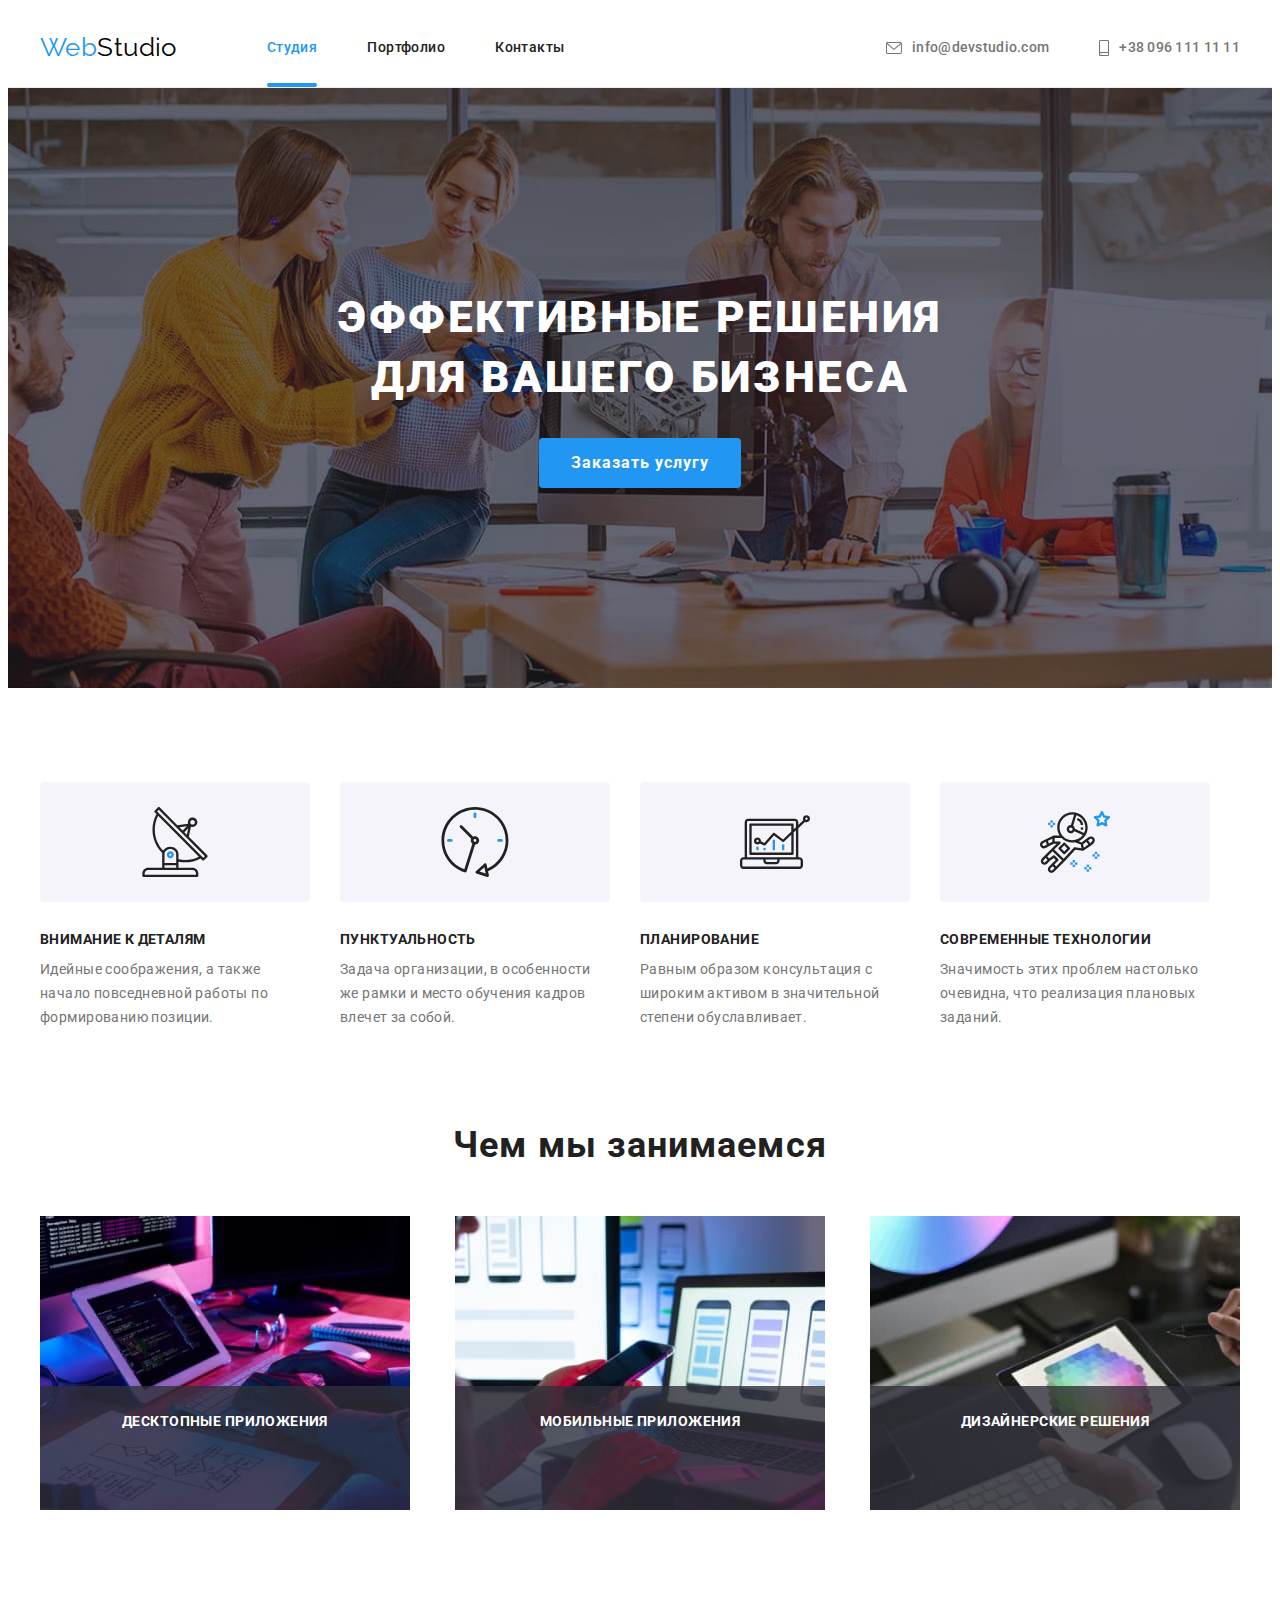
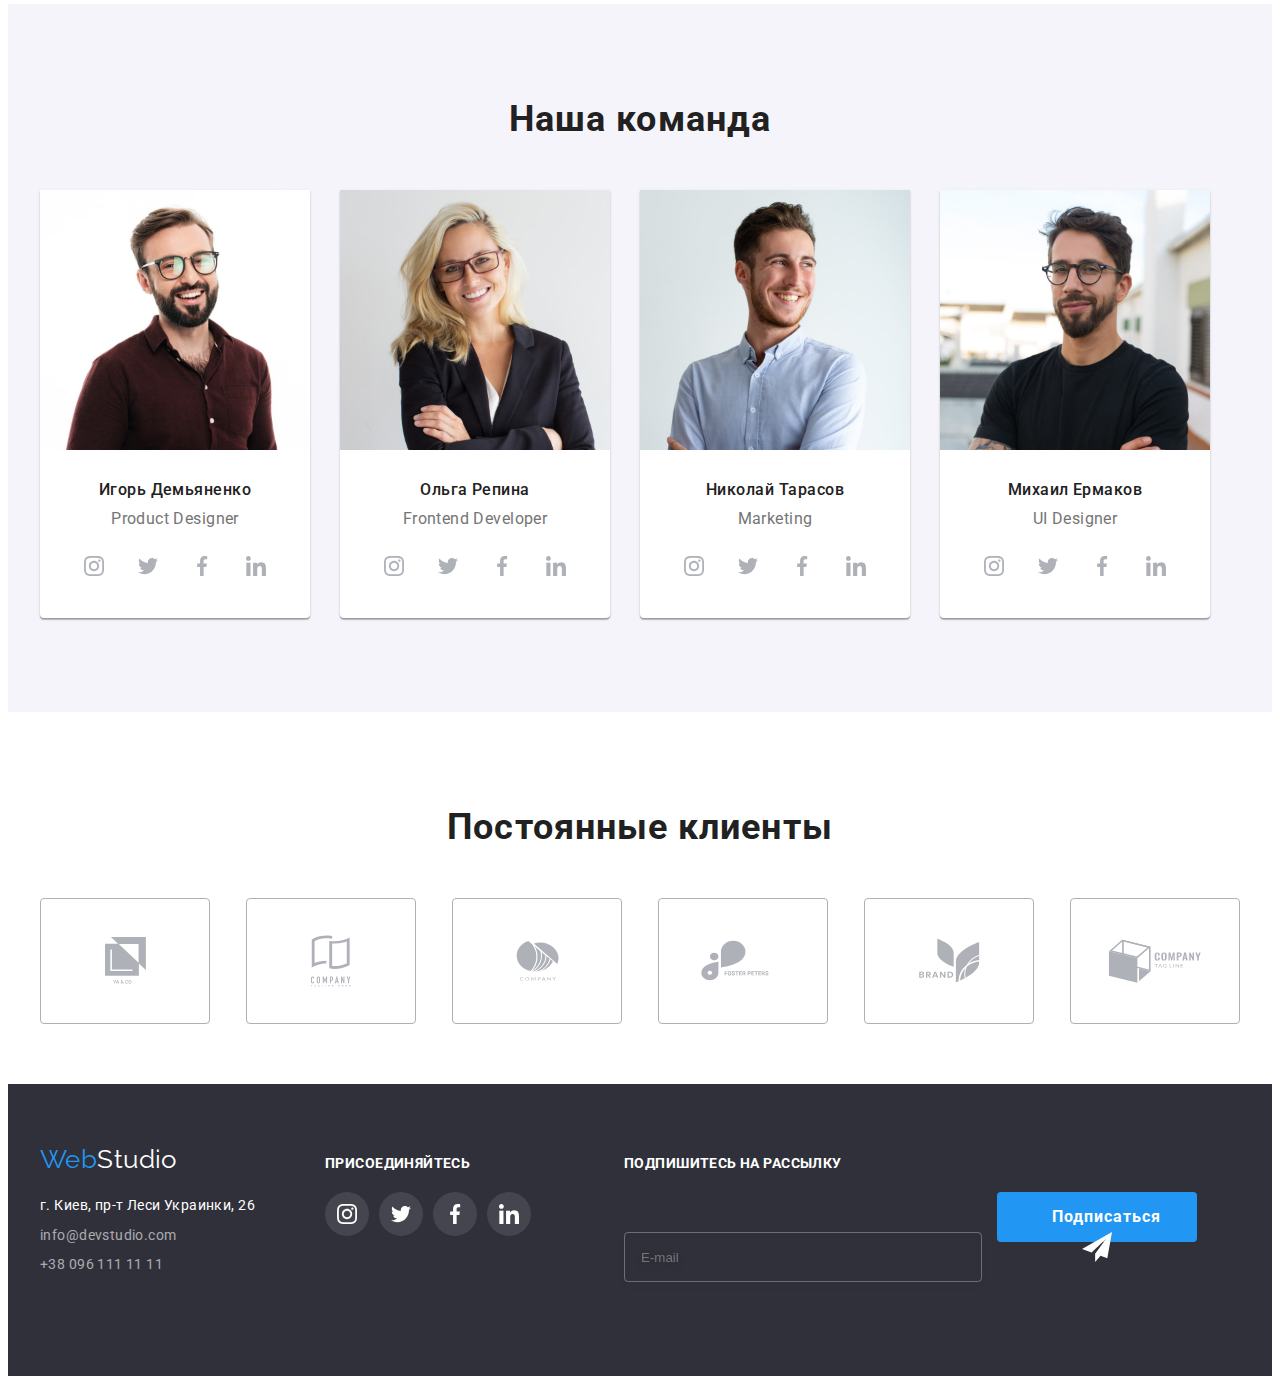
==== index.html @ 0d979a4d "100% modal btn" ====
<!DOCTYPE html>
<html lang="ru">

	<head>
		<meta charset="UTF-8" />
		<meta http-equiv="X-UA-Compatible" content="IE=edge" />
		<meta name="viewport" content="width=device-width, initial-scale=1.0" />
		<title>WebStudio | Главная</title>
		<link rel="shortcut icon" href="https://asset-cdn.schoology.com/sites/all/themes/schoology_theme/favicon.ico"
			type="image/x-icon" />
		<link rel="preconnect" href="https://fonts.gstatic.com" />
		<link
			href="https://fonts.googleapis.com/css2?family=Raleway:wght@700&family=Roboto:wght@400;500;700;900&display=swap"
			rel="stylesheet" />
		<link rel="stylesheet"
			href="https://cdnjs.cloudflare.com/ajax/libs/modern-normalize/1.1.0/modern-normalize.min.css"
			integrity="sha512-wpPYUAdjBVSE4KJnH1VR1HeZfpl1ub8YT/NKx4PuQ5NmX2tKuGu6U/JRp5y+Y8XG2tV+wKQpNHVUX03MfMFn9Q=="
			crossorigin="anonymous" referrerpolicy="no-referrer" />
		<link rel="stylesheet" href="https://cdnjs.cloudflare.com/ajax/libs/animate.css/4.1.1/animate.min.css" />
		<link rel="stylesheet" href="./css/style.css" />
	</head>

	<body>
		<header class="header">
			<div class="container head-container">
				<nav class="navigator">
					<a class="text-logo" href="./"><span class="logo">Web</span>Studio </a>
					<ul class="list-header">
						<li class="list-nav-item">
							<a class="list-nav current" href="./index.html">Студия</a>
						</li>
						<li class="list-nav-item">
							<a class="list-nav" href="./portfolio.html">Портфолио</a>
						</li>
						<li class="list-nav-item"><a class="list-nav" href="">Контакты</a></li>
					</ul>
				</nav>

				<div class="header-contact">
					<ul class="list-header">
						<li class="list-contact-item">
							<a href="mailto:info@devstudio.com" class="list-contact">
								<svg class="icon-contact" width="16" height="12">
									<use href="./images/sprite.svg#mail"></use>
								</svg>
								info@devstudio.com</a>
						</li>
						<li class="list-contact-item">
							<a href="tel:+380961111111" class="list-contact">
								<svg class="icon-contact" width="10" height="16">
									<use href="./images/sprite.svg#smartphone"></use>
								</svg>
								+38 096 111 11 11</a>
						</li>
					</ul>
				</div>
			</div>
		</header>

		<main>
			<!--Главная секция с заглавием-->
			<section class="hero">
				<div class="container">
					<h1 class="hero-title">
						Эффективные решения <br />
						для вашего бизнеса
					</h1>
					<button data-modal-open type="button" class="main-button">Заказать услугу</button>
				</div>
			</section>

			<!--Секция особенности-->
			<section class="main-features">
				<div class="container">
					<h2 class="visually-hidden">Особенности</h2>
					<ul class="features">
						<li class="list-features-item">
							<div class="feature-icon">
								<svg width="70" height="70">
									<use href="./images/sprite.svg#antenna"></use>
								</svg>
							</div>
							<h3 class="list-features">Внимание к деталям</h3>
							<p>
								Идейные соображения, а также начало повседневной работы по
								формированию позиции.
							</p>
						</li>
						<li class="list-features-item">
							<div class="feature-icon">
								<svg width="70" height="70">
									<use href="./images/sprite.svg#clock"></use>
								</svg>
							</div>
							<h3 class="list-features">Пунктуальность</h3>
							<p>
								Задача организации, в особенности же рамки и место обучения кадров
								влечет за собой.
							</p>
						</li>
						<li class="list-features-item">
							<div class="feature-icon">
								<svg width="70" height="70">
									<use href="./images/sprite.svg#diagram"></use>
								</svg>
							</div>
							<h3 class="list-features">Планирование</h3>
							<p>
								Равным образом консультация с широким активом в значительной
								степени обуславливает.
							</p>
						</li>
						<li class="list-features-item">
							<div class="feature-icon">
								<svg width="70" height="70">
									<use href="./images/sprite.svg#astronaut"></use>
								</svg>
							</div>
							<h3 class="list-features">Современные технологии</h3>
							<p>
								Значимость этих проблем настолько очевидна, что реализация
								плановых заданий.
							</p>
						</li>
					</ul>
				</div>
			</section>

			<!--Секция Чем мы занимаемся-->
			<section class="work">
				<div class="container">
					<h2 class="title">Чем мы занимаемся</h2>
					<ul class="our-work">
						<li>
							<div class="description-our-work"><img src="./images/box_1.jpg" alt="верстка" width="370" />
								<p class="text-description">Десктопные приложения</p>
							</div>
						</li>

						<li>
							<div class="description-our-work"><img src="./images/box_2.jpg" alt="мобильные устрайства"
									width="370" />
								<p class="text-description">Мобильные приложения</p>
							</div>
						</li>
						<li>
							<div class="description-our-work"> <img src="./images/box_3.jpg" alt="цветовые решения"
									width="370" />
								<p class="text-description">Дизайнерские решения</p>
							</div>
						</li>
					</ul>
				</div>
			</section>

			<!--Секция Наша команда-->
			<section class="team">
				<div class="container">
					<h2 class="title">Наша команда</h2>
					<ul class="our-team">
						<li class="list-specialist">
							<img src="./images/img_1.jpg" alt="Игорь" width="270" />
							<div class="our-specialist">
								<h3 class="specialist">Игорь Демьяненко</h3>
								<p class="job">Product Designer</p>
								<ul class="social-list">
									<li class="social-list-item">
										<a href="" class="social-list-link">
											<svg class="social-list-icon">
												<use href="./images/sprite.svg#instagram"></use>
											</svg>
										</a>
									</li>
									<li class="social-list-item">
										<a href="" class="social-list-link">
											<svg class="social-list-icon">
												<use href="./images/sprite.svg#twitter"></use>
											</svg>
										</a>
									</li>
									<li class="social-list-item">
										<a href="" class="social-list-link">
											<svg class="social-list-icon">
												<use href="./images/sprite.svg#facebook"></use>
											</svg>
										</a>
									</li>
									<li class="social-list-item">
										<a href="" class="social-list-link">
											<svg class="social-list-icon">
												<use href="./images/sprite.svg#linkedin"></use>
											</svg>
										</a>
									</li>
								</ul>
							</div>
						</li>
						<li class="list-specialist">
							<img src="./images/img_2.jpg" alt="Ольга" width="270" />
							<div class="our-specialist">
								<h3 class="specialist">Ольга Репина</h3>
								<p class="job">Frontend Developer</p>
								<ul class="social-list">
									<li class="social-list-item">
										<a href="" class="social-list-link">
											<svg class="social-list-icon">
												<use href="./images/sprite.svg#instagram"></use>
											</svg>
										</a>
									</li>
									<li class="social-list-item">
										<a href="" class="social-list-link">
											<svg class="social-list-icon">
												<use href="./images/sprite.svg#twitter"></use>
											</svg>
										</a>
									</li>
									<li class="social-list-item">
										<a href="" class="social-list-link">
											<svg class="social-list-icon">
												<use href="./images/sprite.svg#facebook"></use>
											</svg>
										</a>
									</li>
									<li class="social-list-item">
										<a href="" class="social-list-link">
											<svg class="social-list-icon">
												<use href="./images/sprite.svg#linkedin"></use>
											</svg>
										</a>
									</li>
								</ul>
							</div>
						</li>
						<li class="list-specialist">
							<img src="./images/img_3.jpg" alt="Николай" width="270" />
							<div class="our-specialist">
								<h3 class="specialist">Николай Тарасов</h3>
								<p class="job">Marketing</p>
								<ul class="social-list">
									<li class="social-list-item">
										<a href="" class="social-list-link">
											<svg class="social-list-icon">
												<use href="./images/sprite.svg#instagram"></use>
											</svg>
										</a>
									</li>
									<li class="social-list-item">
										<a href="" class="social-list-link">
											<svg class="social-list-icon">
												<use href="./images/sprite.svg#twitter"></use>
											</svg>
										</a>
									</li>
									<li class="social-list-item">
										<a href="" class="social-list-link">
											<svg class="social-list-icon">
												<use href="./images/sprite.svg#facebook"></use>
											</svg>
										</a>
									</li>
									<li class="social-list-item">
										<a href="" class="social-list-link">
											<svg class="social-list-icon">
												<use href="./images/sprite.svg#linkedin"></use>
											</svg>
										</a>
									</li>
								</ul>
							</div>
						</li>
						<li class="list-specialist">
							<img src="./images/img_4.jpg" alt="Михаил" width="270" />
							<div class="our-specialist">
								<h3 class="specialist">Михаил Ермаков</h3>
								<p class="job">UI Designer</p>
								<ul class="social-list">
									<li class="social-list-item">
										<a href="" class="social-list-link">
											<svg class="social-list-icon">
												<use href="./images/sprite.svg#instagram"></use>
											</svg>
										</a>
									</li>
									<li class="social-list-item">
										<a href="" class="social-list-link">
											<svg class="social-list-icon">
												<use href="./images/sprite.svg#twitter"></use>
											</svg>
										</a>
									</li>
									<li class="social-list-item">
										<a href="" class="social-list-link">
											<svg class="social-list-icon">
												<use href="./images/sprite.svg#facebook"></use>
											</svg>
										</a>
									</li>
									<li class="social-list-item">
										<a href="" class="social-list-link">
											<svg class="social-list-icon">
												<use href="./images/sprite.svg#linkedin"></use>
											</svg>
										</a>
									</li>
								</ul>
							</div>
						</li>
					</ul>
				</div>
			</section>

			<!-- КЛИЕНТЫ -->
			<section class="main-clients">
				<div class="container">
					<h2 class="title">Постоянные клиенты</h2>
					<ul class="clients-list">
						<li class="clients-list-item">
							<a class="clients-list-link" href="">
								<svg class="clients-list-icon" width="41" height="47">
									<use href="./images/sprite.svg#icon-compani_1"></use>
								</svg></a>
						</li>
						<li class="clients-list-item">
							<a class="clients-list-link" href="">
								<svg class="clients-list-icon" width="40" height="52">
									<use href="./images/sprite.svg#icon-compani_2"></use>
								</svg></a>
						</li>
						<li class="clients-list-item">
							<a class="clients-list-link" href="">
								<svg class="clients-list-icon" width="43" height="41">
									<use href="./images/sprite.svg#icon-compani_3"></use>
								</svg></a>
						</li>
						<li class="clients-list-item">
							<a class="clients-list-link" href="">
								<svg class="clients-list-icon" width="84" height="41">
									<use href="./images/sprite.svg#icon-compani_4"></use>
								</svg></a>
						</li>
						<li class="clients-list-item">
							<a class="clients-list-link" href="">
								<svg class="clients-list-icon" width="63" height="45">
									<use href="./images/sprite.svg#icon-compani_5"></use>
								</svg></a>
						</li>
						<li class="clients-list-item">
							<a class="clients-list-link" href="">
								<svg class="clients-list-icon" width="94" height="44">
									<use href="./images/sprite.svg#icon-compani_6"></use>
								</svg></a>
						</li>
					</ul>
				</div>
			</section>
		</main>
		<footer class="footer">
			<div class="container fc">
				<div class="adress">
					<a class="text-logo-footer" href="./"><span class="logo">Web</span>Studio</a>
					<address>
						<ul class="list-footer">
							<li class="list-footer-item">
								<a class="adress-footer" href="https://goo.gl/maps/jzQwwj4ujLne8MiLA" target="_blank"
									rel="noopener noreferrer">
									г. Киев, пр-т Леси Украинки, 26</a>
							</li>
							<li class="list-footer-item">
								<a href="mailto:info@devstudio.com" class="footer-contact">info@devstudio.com</a>
							</li>
							<li class="list-footer-item">
								<a href="tel:+380961111111" class="footer-contact">+38 096 111 11 11</a>
							</li>
						</ul>
					</address>
				</div>
				<div class="social">
					<p class="label">присоединяйтесь</p>
					<ul class="footer-social-list list">
						<li class="social-item">
							<a class="social-link" href="">
								<svg class="social-icon" width="20" height="20">
									<use href="./images/sprite.svg#instagram"></use>
								</svg>
							</a>
						</li>
						<li class="social-item">
							<a class="social-link" href="">
								<svg class="social-icon" width="20" height="20">
									<use href="./images/sprite.svg#twitter"></use>
								</svg></a>
						</li>
						<li class="social-item">
							<a class="social-link" href="">
								<svg class="social-icon" width="20" height="20">
									<use href="./images/sprite.svg#facebook"></use>
								</svg></a>
						</li>
						<li class="social-item">
							<a class="social-link" href="">
								<svg class="social-icon" width="20" height="20">
									<use href="./images/sprite.svg#linkedin"></use>
								</svg></a>
						</li>
					</ul>
				</div>
				<div class="mailing">
					<p class="mailing-titel">Подпишитесь на рассылку</p>
					<form action="#" class="mailing-form">
						<label for="" class="mailing-form-field">
							<input type="email" name="mail" class="mailing-input" placeholder="E-mail"
								title="example@mail.com">
						</label>
						<button type="submit" class="mailing-btn">
							Подписаться
							<svg width="30" height="30">
								<use href="./images/sprite.svg#form-icon-icon-send"></use>
							</svg>
						</button>
					</form>
				</div>
			</div>
		</footer>

		<!-- Модальное окно -->
		<div data-modal class="backdrop is-hidden">
			<div class="modal">
				<button data-modal-close class="close">
					<svg width="30" height="30" aria-label="Закрыть окно">
						<use href="./images/sprite.svg#icon-bt-close"></use>
					</svg>
				</button>
				<form action="#" class="main-modal-form">
					<p class="modal-form-titel">Оставьте свои данные, мы вам перезвоним</p>
					<label class="modal-form-field">
						Имя
						<span class="modal-form-input-wrapper"><input type="text" class="modal-form-input"
								name="user-name" minlength="2" pattern="[a-zA-Zа-яёА-ЯЁ]+"
								title="Имя должно содержать символы кирилицы или латиницы" required>
							<svg class="modal-form-icon" width="18" height="18">
								<use href="./images/sprite.svg#form-icon-person"></use>
							</svg>
						</span>
					</label>
					<label class="modal-form-field">
						Телефон
						<span class="modal-form-input-wrapper">
							<input type="tel" class="modal-form-input" name="user-phone"
								pattern="[0-9]{3}-[0-9]{3}-[0-9]{2}-[0-9]{2}" title="096-000-00-00" required>
							<svg class="modal-form-icon" width="18" height="18">
								<use href="./images/sprite.svg#form-icon-phone"></use>
							</svg>
						</span>
					</label>
					<label class="modal-form-field">
						Почта
						<span class="modal-form-input-wrapper">
							<input type="email" class="modal-form-input" name="user-mail" title="example@mail.com"
								required>
							<svg class="modal-form-icon" width="18" height="18">
								<use href="./images/sprite.svg#form-icon-email"></use>
							</svg>
						</span>
					</label>
					<label class="modal-form-field">
						Комментарий
						<textarea name="user-message" class="modal-form-message" placeholder="Введите текст"></textarea>
					</label>
					<input type="checkbox" class="modal-form-checkbox visually-hidden" id="accept-policy" required>
					<label for="accept-policy" class="modal-form-checkbox-label">Соглашаюсь с рассылкой и
						принимаю&nbsp;<a href="#" class="modal-form-label-link">Условия договора</a></label>
					<button type="submit" class="modal-form-btn">Отправить</button>
				</form>
			</div>
		</div>
		<script src="./js/modal.js"></script>
	</body>

</html>
---- css/style.css ----
/*  */
:root {
	--primary-white-color: #ffffff;
	--second-dark-color: #2f303a;
	--background-color: #f5f4fa;
	--accent-color: #2196f3;
	--primary-text-color: #212121;
	--second-text-color: #757575;
	--decoration-color: #afb1b8;
	--timing-function: cubic-bezier(0.4, 0, 0.2, 1);
	--effect-duration: 250ms;
}

/* primary-font-family: roboto; */
/* logo-font-family: Raleway; */
h1,
h2,
h3,
h4,
h5,
h6,
p {
	margin-top: 0;
	margin-bottom: 0;
}

ul,
ol {
	margin-top: 0;
	margin-bottom: 0;
	padding-left: 0;
}

img {
	display: block;
}
body {
	color: var(--second-text-color);
	background-color: var(--primary-bg-color);
	/* width: 1600px; */
	font-family: "Roboto", sans-serif;
	font-size: 14px;
	font-weight: 400;
	line-height: 1.71;
	letter-spacing: 0.03em;
}
.container {
	width: 1200px;
	margin: 0 auto;
	padding-left: 15px;
	padding-right: 15px;
	/* padding-bottom: 94px; */
}
.visually-hidden {
	position: absolute;
	white-space: nowrap;
	width: 1px;
	height: 1px;
	overflow: hidden;
	border: 0;
	padding: 0;
	clip: rect(0 0 0 0);
	clip-path: inset(50%);
	margin: -1px;
}
/* =============head================= */
.header {
	border-bottom: 1px solid #ececec;
}
.text-logo {
	font-family: "Raleway", sans-serif;
	font-style: 700;
	font-size: 26px;
	line-height: 1.2;
	color: #000000;
	text-decoration: none;
	padding: 24px 0;
	margin-right: 90px;
}
.logo {
	color: var(--accent-color);
}

.link {
	text-decoration: none;
}
ul {
	list-style-type: none;
}

.list-header {
	font-weight: 500;
	font-size: inherit;
	line-height: 1.14;
	display: flex;
	align-items: center;
}
.list-nav:hover,
.list-nav:focus {
	color: var(--accent-color);
}

.list-nav {
	color: var(--primary-text-color);
	/* font-weight: 500;
	font-size: inherit;
	line-height: 1.14; */
	text-decoration: none;
	padding: 32px 0;
	transition: color var(--effect-duration) var(--timing-function);
}
.list-nav-item:not(:last-child) {
	margin-right: 50px;
}

.current {
	color: var(--accent-color);
	position: relative;
}
.current::after {
	content: "";
	position: absolute;
	left: 0;
	bottom: 0;
	width: 100%;
	height: 4px;
	display: block;
	border-radius: 2px;
	background-color: var(--accent-color);
}

.list-contact {
	color: var(--second-text-color);
	font-weight: 500;
	font-style: normal;
	text-decoration: none;
	line-height: 1.14;
	letter-spacing: 0.02em;
	transition: color var(--effect-duration) var(--timing-function);
}
.list-contact:hover,
.list-contact:focus {
	color: var(--accent-color);
}
.list-contact {
	display: flex;
	align-items: center;
	color: inherit;
}

.icon-contact {
	margin-right: 10px;
	fill: currentColor;
}

.list-contact-item:not(:last-child) {
	margin-right: 50px;
}
.head-container {
	display: flex;
	align-items: center;
	justify-content: space-between;
}
.navigator {
	display: flex;
	align-items: center;
}
/* =============end-head=================== */

/* ========footer============= */
.list-footer :hover,
.list-f :focus {
	color: var(--accent-color);
}
.list-footer {
	font-weight: inherit;
	font-size: inherit;
	line-height: 1.46;
	transition: color var(--effect-duration) var(--timing-function);
}
.list-footer-item:not(:last-child) {
	margin-bottom: 9px;
}
.adress-footer {
	color: var(--primary-white-color);
	letter-spacing: 0.03em;
	font-style: normal;
	text-decoration: none;
}
.footer {
	background-color: var(--second-dark-color);
	padding: 0 15px;
}
.fc {
	display: flex;
}
.adress {
	padding-top: 60px;
	padding-bottom: 60px;
	margin-right: 70px;
}
.text-logo-footer {
	color: var(--primary-white-color);
	font-family: "Raleway", sans-serif;
	font-style: 700;
	font-size: 26px;
	line-height: 1.2;
	text-decoration: none;
	margin-bottom: 20px;
	display: block;
}
.footer-contact {
	letter-spacing: 0.03em;
	color: rgba(255, 255, 255, 0.6);
	text-decoration: none;
	font-style: normal;
	transition: color var(--effect-duration) var(--timing-function);
}
.social {
	padding-top: 72px;
	padding-bottom: 100px;
	margin-right: 93px;
}

.label {
	margin-bottom: 20px;
	font-weight: 700;
	line-height: 1.14;
	letter-spacing: 0.03em;
	text-transform: uppercase;
	color: var(--primary-white-color);
}

.footer-social-list {
	display: flex;
}

.social-item {
	width: 44px;
	height: 44px;
}

.social-item:not(:last-child) {
	margin-right: 10px;
}

.social-link {
	display: flex;
	justify-content: center;
	align-items: center;
	width: 100%;
	height: 100%;
	background-color: rgba(255, 255, 255, 0.1);
	border-radius: 50%;
	transition: background-color var(--effect-duration) var(--timing-function);
}

.social-link:hover,
.social-link:focus {
	background-color: var(--accent-color);
}

.social-icon {
	fill: var(--primary-white-color);
}

.mailing {
	/* display: flex; */
	padding-top: 72px;
	padding-bottom: 94px;
}
.mailing-titel {
	width: 100%;
	font-weight: bold;
	font-size: 14px;
	line-height: 1.14;
	letter-spacing: 0.03em;
	text-transform: uppercase;
	color: var(--primary-white-color);
	margin-bottom: 20px;
}
.mailing-btn {
	width: 200px;
	height: 50px;
	color: var(--primary-white-color);
	background-color: var(--accent-color);
	border: none;
	border-radius: 4px;
	font-family: inherit;
	font-weight: 700;
	font-size: 16px;
	line-height: 1.87;
	align-items: center;
	text-align: center;
	letter-spacing: 0.06em;
	padding: 10px 55px;
	margin: 0 auto;
	transition: background var(--effect-duration) var(--timing-function),
		box-shadow var(--effect-duration) var(--timing-function);
}
.mailing-btn:hover,
.mailing-btn:focus {
	background: #188ce8;
}
.mailing-input {
	width: 358px;
	height: 50px;
	color: var(--primary-white-color);
	background-color: transparent;
	padding-left: 16px;
	border: 1px solid rgba(255, 255, 255, 0.3);
	box-sizing: border-box;
	border-radius: 4px;
	filter: drop-shadow(0px 4px 4px rgba(0, 0, 0, 0.15));
	cursor: pointer;
	margin-right: 12px;
}
.mailing-form-field::placeholder {
	padding: 15px;
	font-size: 30px;
	line-height: 1.25;
	letter-spacing: 0.03em;
	color: rgba(255, 255, 255, 0.6);
}

/* ========end-footer=============== */

/* ==========hero================= */
.hero {
	background-color: var(--second-dark-color);
	padding: 200px 0;
	text-align: center;
	background-image: linear-gradient(
			rgba(47, 48, 58, 0.4),
			rgba(47, 48, 58, 0.4)
		),
		url("../images/bg.jpg");
	background-position: center;
	background-size: cover;
	/* box-shadow: 0px 4px 4px rgba(0, 0, 0, 0.25); */
	max-width: 1600px;
	align-items: center;
	text-align: center;
	margin: 0 auto;
}

.hero-title {
	color: var(--primary-white-color);
	font-weight: 900;
	font-size: 44px;
	line-height: 1.36;
	text-align: center;
	letter-spacing: 0.06em;
	text-transform: uppercase;
	margin-bottom: 30px;
}
.main-button {
	color: var(--primary-white-color);
	background-color: var(--accent-color);
	border: none;
	border-radius: 4px;
	font-family: inherit;
	font-weight: 700;
	font-size: 16px;
	line-height: 1.87;
	align-items: center;
	text-align: center;
	letter-spacing: 0.06em;
	padding: 10px 32px;
	transition: color var(--effect-duration) var(--timing-function),
		background var(--effect-duration) var(--timing-function);
}
.main-button:hover,
.main-button:focus {
	color: var(--primary-text-color);
	background: var(--background-color);
	cursor: pointer;
}
/* =======end-hero============ */

/* ===========studio============== */
.title {
	color: var(--primary-text-color);
	font-weight: 700;
	font-size: 36px;
	line-height: 1.17;
	text-align: center;
	letter-spacing: 0.03em;
	margin-bottom: 50px;
}
.list-features {
	color: var(--primary-text-color);
	font-family: "Roboto", sans-serif;
	font-size: inherit;
	font-weight: 700;
	line-height: 1.14;
	letter-spacing: 0.03em;
	text-transform: uppercase;
	margin-bottom: 10px;
}
.main-features {
	padding-top: 94px;
}
.features {
	display: flex;
	align-items: center;
}
.feature-icon {
	display: flex;
	height: 120px;
	justify-content: center;
	align-items: center;
	background-color: #f5f4fa;
	background-position: 50% 50%;
	background-size: cover;
	background-repeat: no-repeat;
	border-radius: 4px;
	margin-bottom: 30px;
}
.list-features-item {
	flex-basis: 270px;
}
.list-features-item:not(:last-child) {
	margin-right: 30px;
}
.work {
	padding: 94px 0;
}
.our-work {
	display: flex;
	align-items: center;
	justify-content: space-between;
}
.description-our-work {
	position: relative;
}
.text-description {
	position: absolute;
	width: 100%;
	height: 70px;
	font-family: "Roboto", sans-serif;
	font-size: inherit;
	font-weight: 700;
	line-height: 1.17;
	letter-spacing: 0.03em;
	text-transform: uppercase;
	text-align: center;
	padding: 27px 0;
	color: var(--primary-white-color);
	background-color: rgba(47, 48, 58, 0.8);
	transform: translateY(-100%);
}
.team {
	background-color: var(--background-color);
	text-align: center;
	padding: 94px 0;
}
.our-team {
	display: flex;
	align-items: center;
}
.list-specialist {
	background-color: #ffffff;
	border-radius: 0px 0px 4px 4px;
	box-shadow: 0px 1px 3px rgba(0, 0, 0, 0.12), 0px 1px 1px rgba(0, 0, 0, 0.14),
		0px 2px 1px rgba(0, 0, 0, 0.2);
	width: 270px;
}
.list-specialist:not(:last-child) {
	margin-right: 30px;
}
.our-specialist {
	font-size: 16px;
	line-height: 1.19;
	padding: 30px 0;
}
.specialist {
	color: var(--primary-text-color);
	font-size: 16px;
	line-height: 1.19;
	font-weight: 500;
	letter-spacing: 0.03em;
	margin-bottom: 10px;
}
.job {
	margin-bottom: 16px;
}
.social-list {
	display: flex;
	padding: 0 32px;
	background-size: cover;
	justify-content: center;
}
.social-list-item {
	height: 44px;
	width: 44px;
	background-size: cover;
}
.social-list-item:not(:last-child) {
	margin-right: 10px;
}
.social-list-link {
	display: flex;
	justify-content: center;
	align-items: center;
	width: 100%;
	height: 100%;
	border-radius: 50%;
	background-color: var(--primary-white-color);
	transition: background-color var(--effect-duration) var(--timing-function);
}
.social-list-icon {
	width: 20px;
	height: 20px;
	fill: var(--decoration-color);
	transition: fill var(--effect-duration) var(--timing-function);
}
.social-list-link:hover,
.social-list-link:focus {
	background-color: var(--accent-color);
}

.social-list-link:hover .social-list-icon,
.social-list-link:focus .social-list-icon {
	fill: var(--primary-white-color);
}

/* ======Клиенты============== */
.main-clients {
	padding-top: 94px;
	padding-bottom: 94px;
}
.clients-list {
	display: flex;
	justify-content: space-between;
}

.clients-list-item {
	display: flex;
	width: 170px;
	height: 92px;
}

.clients-list-link {
	display: flex;
	align-items: center;
	justify-content: center;
	width: 100%;
	height: 100%;
	border: 1px solid var(--decoration-color);
	border-radius: 4px;
	padding: 16px 32px;
	transition: border var(--effect-duration) var(--timing-function);
}
/* .clients-list-icon {
	width: 106px;
	height: 60px;
} */
.clients-list-link:hover,
.clients-list-link:focus {
	border: 1px solid var(--accent-color);
}

.clients-list-link:hover .clients-list-icon,
.clients-list-link:focus .clients-list-icon {
	fill: var(--accent-color);
}

.clients-list-icon {
	fill: var(--decoration-color);
	transition: fill var(--effect-duration) var(--timing-function);
}
/* =========end-studio=========== */

/* ===========portfolio=========== */
.main-section-portfolio {
	padding: 94px 0;
}
.list-filtre {
	display: flex;
	justify-content: center;
	/* padding-top: 112px; */
	margin-bottom: 50px;
}
.filtre-item:not(:last-child) {
	margin-right: 8px;
}

.filtre {
	color: var(--primary-text-color);
	background: var(--background-color);
	font-family: inherit;
	font-weight: 500;
	font-size: 16px;
	line-height: 1.63;
	text-align: center;
	border-radius: 4px;
	border: none;
	padding: 6px 25px;
	transition: color var(--effect-duration) var(--timing-function),
		background var(--effect-duration) var(--timing-function),
		box-shadow var(--effect-duration) var(--timing-function);
}

.filtre:hover,
.filtre:focus {
	color: var(--primary-white-color);
	background: var(--accent-color);
	box-shadow: 0px 3px 1px rgba(0, 0, 0, 0.1), 0px 1px 2px rgba(0, 0, 0, 0.08),
		0px 2px 2px rgba(0, 0, 0, 0.12);
	cursor: pointer;
}
.all {
	color: var(--primary-white-color);
	background: var(--accent-color);
	fill: var(--primary-white-color);
}
.list-project {
	display: flex;
	flex-wrap: wrap;
	margin-left: -30px;
	margin-top: -30px;
}
.project-item {
	flex-basis: calc((100% - 90px) / 3);
	margin-left: 30px;
	margin-top: 30px;
}
.project-item:nth-last-child(-n + 3) {
	margin-bottom: 0px;
}
.project-item:hover,
.project-item:focus {
	box-shadow: 0px 1px 1px rgba(0, 0, 0, 0.12), 0px 4px 4px rgba(0, 0, 0, 0.06),
		1px 4px 6px rgba(0, 0, 0, 0.16);
}
.project-link {
	text-decoration: none;
}
.project-wrapper {
	position: relative;
	overflow: hidden;
}
.project-description {
	position: absolute;
	width: 100%;
	height: 100%;
	color: var(--primary-white-color);
	background: rgba(33, 150, 243, 0.9);
	top: 100%;
	left: 0;
	font-weight: 400;
	/* font-style: normal; */
	font-size: 18px;
	line-height: 1.56;
	letter-spacing: 0.03em;
	margin: 0;
	padding: 63px 24px;
	overflow: auto;

	transition: transform var(--effect-duration) var(--timing-function);
}

.project-link:hover .project-description,
.project-link:focus .project-description {
	transform: translateY(-100%);
}
.portfolio-card-content {
	display: block;
	padding: 20px 24px;
	border-right: 1px solid #eeeeee;
	border-bottom: 1px solid #eeeeee;
	border-left: 1px solid #eeeeee;
}
.title-project {
	color: var(--primary-text-color);
	font-weight: 700;
	font-size: 18px;
	line-height: 2;
	letter-spacing: 0.06em;
	margin-bottom: 4px;
}
.filtre-project {
	color: var(--second-text-color);
	font-size: 16px;
	line-height: 1.87;
	letter-spacing: 0.03em;
}
/* =========end-portfolio========= */
/* ==========Модальное окне========== */
.backdrop {
	position: fixed;
	top: 0;
	left: 0;
	bottom: 0;
	right: 0;
	background-color: rgba(0, 0, 0, 0.2);
	opacity: 1;
	transition: opacity 500ms var(--timing-function);
}
.is-hidden {
	opacity: 0;
	pointer-events: none;
	visibility: hidden;
}
.modal {
	position: absolute;
	width: 528px;
	height: 581px;
	background-color: var(--primary-white-color);
	box-shadow: 0px 1px 3px rgba(0, 0, 0, 0.12), 0px 1px 1px rgba(0, 0, 0, 0.14),
		0px 2px 1px rgba(0, 0, 0, 0.2);
	border-radius: 4px;
	top: 50%;
	left: 50%;
	transform: translate(-50%, -50%) scale(1);

	transition: transform 500ms var(--timing-function),
		visibility 500ms var(--timing-function);
}
.backdrop.is-hidden .modal {
	transform: translate(-50%, -50%) scale(0.5);
}
.close {
	position: absolute;
	background-color: transparent;
	top: 10px;
	right: 9px;
	border: none;
	cursor: pointer;
}
.main-modal-form {
	display: flex;
	flex-direction: column;
	padding: 40px;
}
.modal-form-titel {
	font-size: 20px;
	font-weight: 700;
	line-height: 1.17;
	letter-spacing: 0.03em;
	/* text-align: center; */
	margin-bottom: 12px;
}
.modal-form-field {
	font-size: 12px;
	line-height: 1.17;
	letter-spacing: 0.01em;
	color: #757575;
}
.modal-form-input-wrapper {
	position: relative;
	display: block;
	margin-bottom: 10px;
}
.modal-form-input {
	width: 100%;
	height: 40px;
	border: 1px solid rgba(33, 33, 33, 0.2);
	border-radius: 4px;
	padding-left: 42px;
	margin-top: 4px;
	cursor: pointer;
	transition: border-color var(--effect-duration) var(--timing-function);
}

.modal-form-input:focus {
	outline: none;
	border-color: var(--accent-color);
}
.modal-form-icon {
	position: absolute;
	top: 50%;
	left: 12px;
	transform: translateY(-50%);
	display: block;
	width: 18px;
	height: 18px;
	transition: fill var(--effect-duration) var(--timing-function);
}

.modal-form-input:focus + .modal-form-icon {
	fill: var(--accent-color);
}
.modal-form-message {
	width: 100%;
	height: 120px;
	margin-top: 4px;
	border: 1px solid rgba(33, 33, 33, 0.2);
	border-radius: 4px;
	padding: 12px 16px;
	margin-bottom: 20px;
	resize: none;
	transition: border-color var(--effect-duration) var(--timing-function);
}

.modal-form-message::placeholder {
	color: rgba(117, 117, 117, 0.5);
}

.modal-form-message:focus {
	outline: none;
	border-color: var(--accent-color);
}
.modal-form-checkbox-label {
	color: var(--second-text-color);
	line-height: 1.71;
	letter-spacing: 0.03em;
	margin-bottom: 30px;
}
.modal-form-label-link {
	color: var(--accent-color);
}
.modal-form-checkbox:checked + .modal-form-checkbox-label::before {
	background-image: url("../images/icon_check.svg");
	background-position: center;
	background-size: cover;
	border: none;
	background-origin: border-box;
	align-items: center;
}

.modal-form-checkbox:focus + .modal-form-checkbox-label::before {
	outline: 1px solid var(--accent-color);
}

.modal-form-checkbox-label {
	display: flex;
	align-items: center;
	justify-content: center;
	margin-bottom: 20px;
}

.modal-form-checkbox-label::before {
	display: block;
	content: "";
	width: 16px;
	height: 15px;
	border: 2px solid var(--primary-text-color);
	cursor: pointer;
	margin-right: 7px;
	background: var(--primary-white-color);
	border-radius: 2px;
}

.modal-form-btn {
	width: 200px;
	height: 50px;
	color: var(--primary-white-color);
	background-color: var(--accent-color);
	border: none;
	border-radius: 4px;
	font-family: inherit;
	font-weight: 700;
	font-size: 16px;
	line-height: 1.87;
	align-items: center;
	text-align: center;
	letter-spacing: 0.06em;
	/* box-shadow: 0px 4px 4px rgba(0, 0, 0, 0.15); */
	padding: 10px 55px;
	margin: 0 auto;
	transition: background var(--effect-duration) var(--timing-function),
		box-shadow var(--effect-duration) var(--timing-function);
}
.modal-form-btn:hover,
.modal-form-btn:focus {
	background: #188ce8;
	box-shadow: 0px 4px 4px rgba(0, 0, 0, 0.15);
}

/* ========end modal window========= */
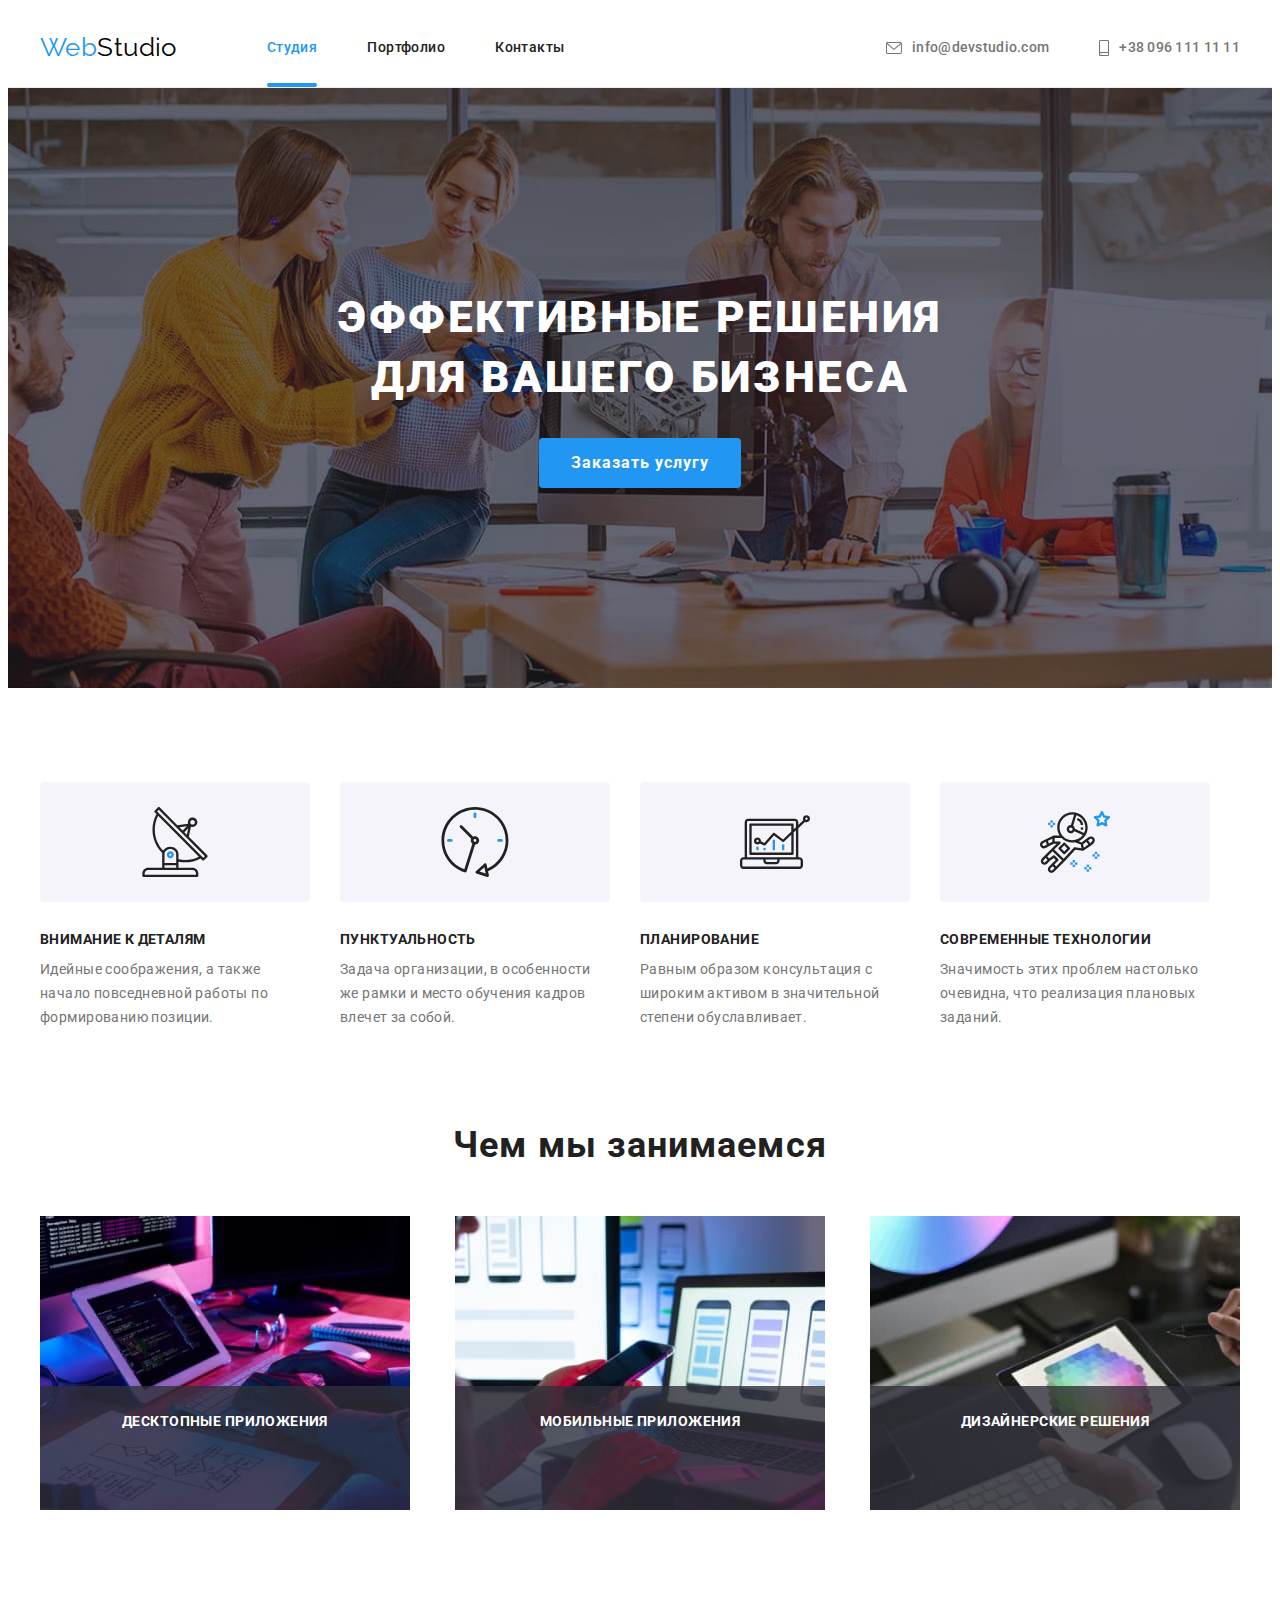
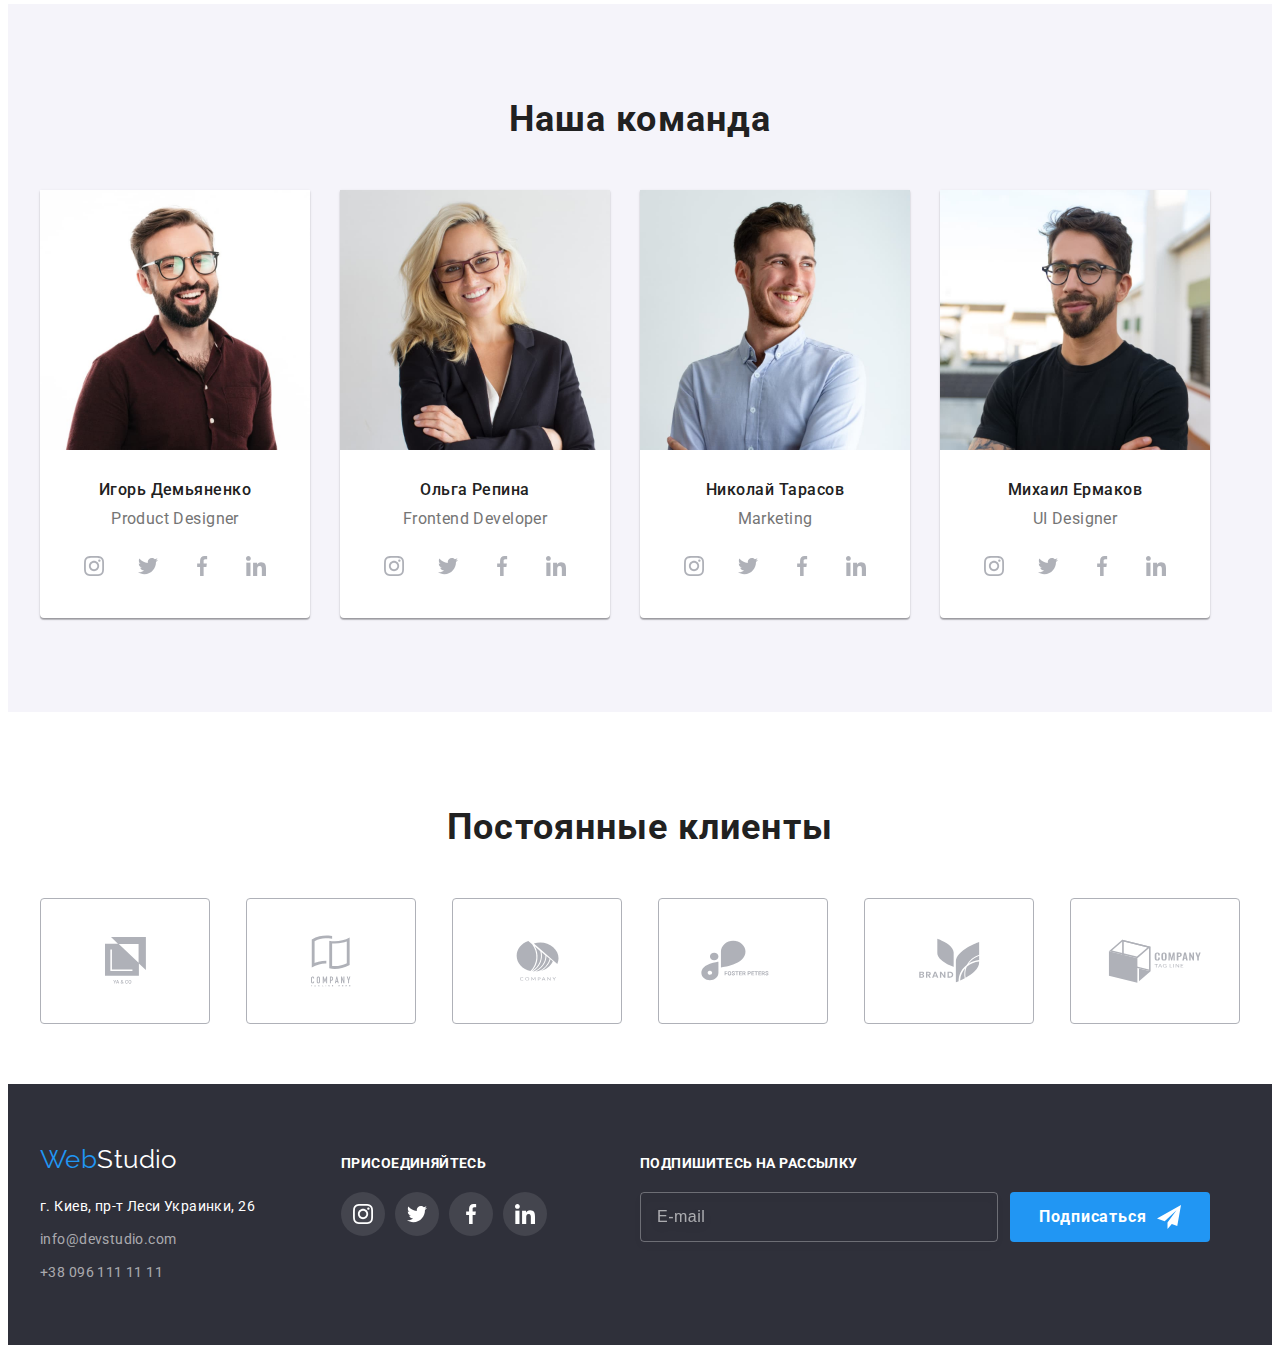
==== commit 6f974f00: "add mailing form" ====
--- a/index.html
+++ b/index.html
@@ -408,14 +408,12 @@
 				<div class="mailing">
 					<p class="mailing-titel">Подпишитесь на рассылку</p>
 					<form action="#" class="mailing-form">
-						<label for="" class="mailing-form-field">
-							<input type="email" name="mail" class="mailing-input" placeholder="E-mail"
-								title="example@mail.com">
-						</label>
+						<input type="email" name="mail" class="mailing-input" placeholder="E-mail"
+							title="example@mail.com" required>
 						<button type="submit" class="mailing-btn">
 							Подписаться
-							<svg width="30" height="30">
-								<use href="./images/sprite.svg#form-icon-icon-send"></use>
+							<svg class="mailing-icon" width="24" height="24">
+								<use href="./images/sprite.svg#form-icon-send"></use>
 							</svg>
 						</button>
 					</form>
@@ -467,9 +465,11 @@
 						Комментарий
 						<textarea name="user-message" class="modal-form-message" placeholder="Введите текст"></textarea>
 					</label>
-					<input type="checkbox" class="modal-form-checkbox visually-hidden" id="accept-policy" required>
-					<label for="accept-policy" class="modal-form-checkbox-label">Соглашаюсь с рассылкой и
-						принимаю&nbsp;<a href="#" class="modal-form-label-link">Условия договора</a></label>
+					<span class="modal-custom-checkbox">
+						<input type="checkbox" class="modal-form-checkbox visually-hidden" id="accept-policy" required>
+						<label for="accept-policy" class="modal-form-checkbox-label">Соглашаюсь с рассылкой и
+							принимаю&nbsp;<a href="#" class="modal-form-label-link">Условия договора</a></label>
+					</span>
 					<button type="submit" class="modal-form-btn">Отправить</button>
 				</form>
 			</div>
--- a/css/style.css
+++ b/css/style.css
@@ -174,8 +174,6 @@
 }
 .list-footer {
 	font-weight: inherit;
-	font-size: inherit;
-	line-height: 1.46;
 	transition: color var(--effect-duration) var(--timing-function);
 }
 .list-footer-item:not(:last-child) {
@@ -183,6 +181,8 @@
 }
 .adress-footer {
 	color: var(--primary-white-color);
+	font-size: 14px;
+	line-height: 1.71;
 	letter-spacing: 0.03em;
 	font-style: normal;
 	text-decoration: none;
@@ -195,6 +195,7 @@
 	display: flex;
 }
 .adress {
+	width: 231px;
 	padding-top: 60px;
 	padding-bottom: 60px;
 	margin-right: 70px;
@@ -210,6 +211,8 @@
 	display: block;
 }
 .footer-contact {
+	font-size: 14px;
+	line-height: 1.71;
 	letter-spacing: 0.03em;
 	color: rgba(255, 255, 255, 0.6);
 	text-decoration: none;
@@ -269,6 +272,11 @@
 	padding-top: 72px;
 	padding-bottom: 94px;
 }
+.mailing-form {
+	position: relative;
+	display: flex;
+	/* align-items: center; */
+}
 .mailing-titel {
 	width: 100%;
 	font-weight: bold;
@@ -290,24 +298,31 @@
 	font-weight: 700;
 	font-size: 16px;
 	line-height: 1.87;
-	align-items: center;
+	display: flex;
+	align-items: center;
+	justify-content: center;
 	text-align: center;
 	letter-spacing: 0.06em;
-	padding: 10px 55px;
+	padding: 10px 28px;
+	cursor: pointer;
 	margin: 0 auto;
-	transition: background var(--effect-duration) var(--timing-function),
-		box-shadow var(--effect-duration) var(--timing-function);
+	transition: background var(--effect-duration) var(--timing-function);
 }
 .mailing-btn:hover,
 .mailing-btn:focus {
 	background: #188ce8;
 }
+.mailing-icon {
+	fill: var(--primary-white-color);
+	margin-left: 10px;
+}
 .mailing-input {
 	width: 358px;
 	height: 50px;
+	font-size: 16px;
 	color: var(--primary-white-color);
 	background-color: transparent;
-	padding-left: 16px;
+	padding: 15px 2px 15px 16px;
 	border: 1px solid rgba(255, 255, 255, 0.3);
 	box-sizing: border-box;
 	border-radius: 4px;
@@ -315,9 +330,8 @@
 	cursor: pointer;
 	margin-right: 12px;
 }
-.mailing-form-field::placeholder {
-	padding: 15px;
-	font-size: 30px;
+.mailing-input::placeholder {
+	font-size: 16px;
 	line-height: 1.25;
 	letter-spacing: 0.03em;
 	color: rgba(255, 255, 255, 0.6);
@@ -802,6 +816,9 @@
 	outline: none;
 	border-color: var(--accent-color);
 }
+.modal-custom-checkbox {
+	position: relative;
+}
 .modal-form-checkbox-label {
 	color: var(--second-text-color);
 	line-height: 1.71;
@@ -813,8 +830,8 @@
 }
 .modal-form-checkbox:checked + .modal-form-checkbox-label::before {
 	background-image: url("../images/icon_check.svg");
-	background-position: center;
-	background-size: cover;
+	background-color: var(--accent-color);
+	background-size: contain;
 	border: none;
 	background-origin: border-box;
 	align-items: center;
@@ -860,6 +877,7 @@
 	/* box-shadow: 0px 4px 4px rgba(0, 0, 0, 0.15); */
 	padding: 10px 55px;
 	margin: 0 auto;
+	cursor: pointer;
 	transition: background var(--effect-duration) var(--timing-function),
 		box-shadow var(--effect-duration) var(--timing-function);
 }
